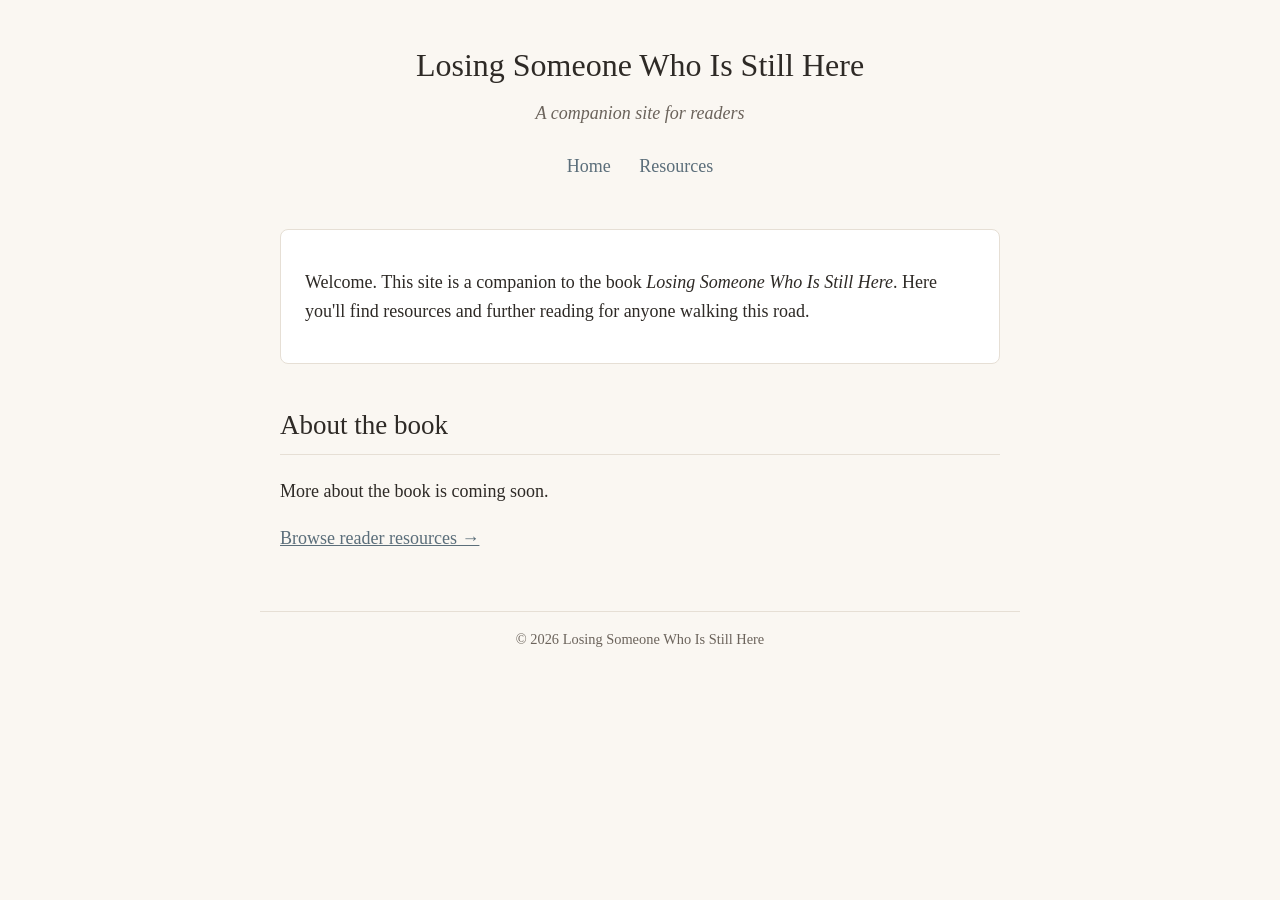
==== index.html @ 53aeda59 "Starter book site: home and resources pages, styles, CNAME for GitHub Pages Co-Authored-By: Claude O" ====
<!DOCTYPE html>
<html lang="en">
<head>
  <meta charset="UTF-8">
  <meta name="viewport" content="width=device-width, initial-scale=1.0">
  <title>Losing Someone Who Is Still Here</title>
  <meta name="description" content="Companion website for the book Losing Someone Who Is Still Here.">
  <link rel="stylesheet" href="style.css">
</head>
<body>
  <header>
    <h1>Losing Someone Who Is Still Here</h1>
    <p class="tagline">A companion site for readers</p>
    <nav>
      <a href="index.html">Home</a>
      <a href="resources.html">Resources</a>
    </nav>
  </header>

  <main>
    <!-- EDIT ME: replace this paragraph with a short welcome or description of the book. -->
    <div class="card">
      <p>Welcome. This site is a companion to the book <em>Losing Someone Who
      Is Still Here</em>. Here you'll find resources and further reading for
      anyone walking this road.</p>
    </div>

    <h2>About the book</h2>
    <!-- EDIT ME: add a description, cover image, or where to buy. -->
    <p>More about the book is coming soon.</p>

    <p><a href="resources.html">Browse reader resources &rarr;</a></p>
  </main>

  <footer>
    &copy; 2026 Losing Someone Who Is Still Here
  </footer>
</body>
</html>
---- style.css ----
/* Site-wide styles. Change the colors here and every page updates. */
:root {
  --bg: #faf7f2;
  --text: #2e2a26;
  --muted: #6b635b;
  --accent: #5b6e7a;
  --card: #ffffff;
  --border: #e6dfd5;
}

* { box-sizing: border-box; }

body {
  margin: 0;
  background: var(--bg);
  color: var(--text);
  font-family: Georgia, "Times New Roman", serif;
  font-size: 18px;
  line-height: 1.6;
}

header, main, footer {
  max-width: 760px;
  margin: 0 auto;
  padding: 0 20px;
}

header { padding-top: 40px; text-align: center; }
header h1 { font-size: 2rem; margin: 0 0 8px; font-weight: normal; }
header .tagline { color: var(--muted); font-style: italic; margin: 0; }

nav { margin: 24px 0 8px; }
nav a { margin: 0 12px; color: var(--accent); text-decoration: none; }
nav a:hover { text-decoration: underline; }

main { padding-top: 24px; padding-bottom: 40px; }

h2 { font-weight: normal; border-bottom: 1px solid var(--border); padding-bottom: 6px; margin-top: 40px; }

a { color: var(--accent); }

.card {
  background: var(--card);
  border: 1px solid var(--border);
  border-radius: 8px;
  padding: 20px 24px;
  margin: 16px 0;
}

.resources { list-style: none; padding: 0; }
.resources li { margin: 0 0 18px; }
.resources a { font-weight: bold; }
.resources .note { display: block; color: var(--muted); font-size: 0.95rem; }

footer {
  border-top: 1px solid var(--border);
  padding-top: 16px;
  padding-bottom: 32px;
  color: var(--muted);
  font-size: 0.9rem;
  text-align: center;
}
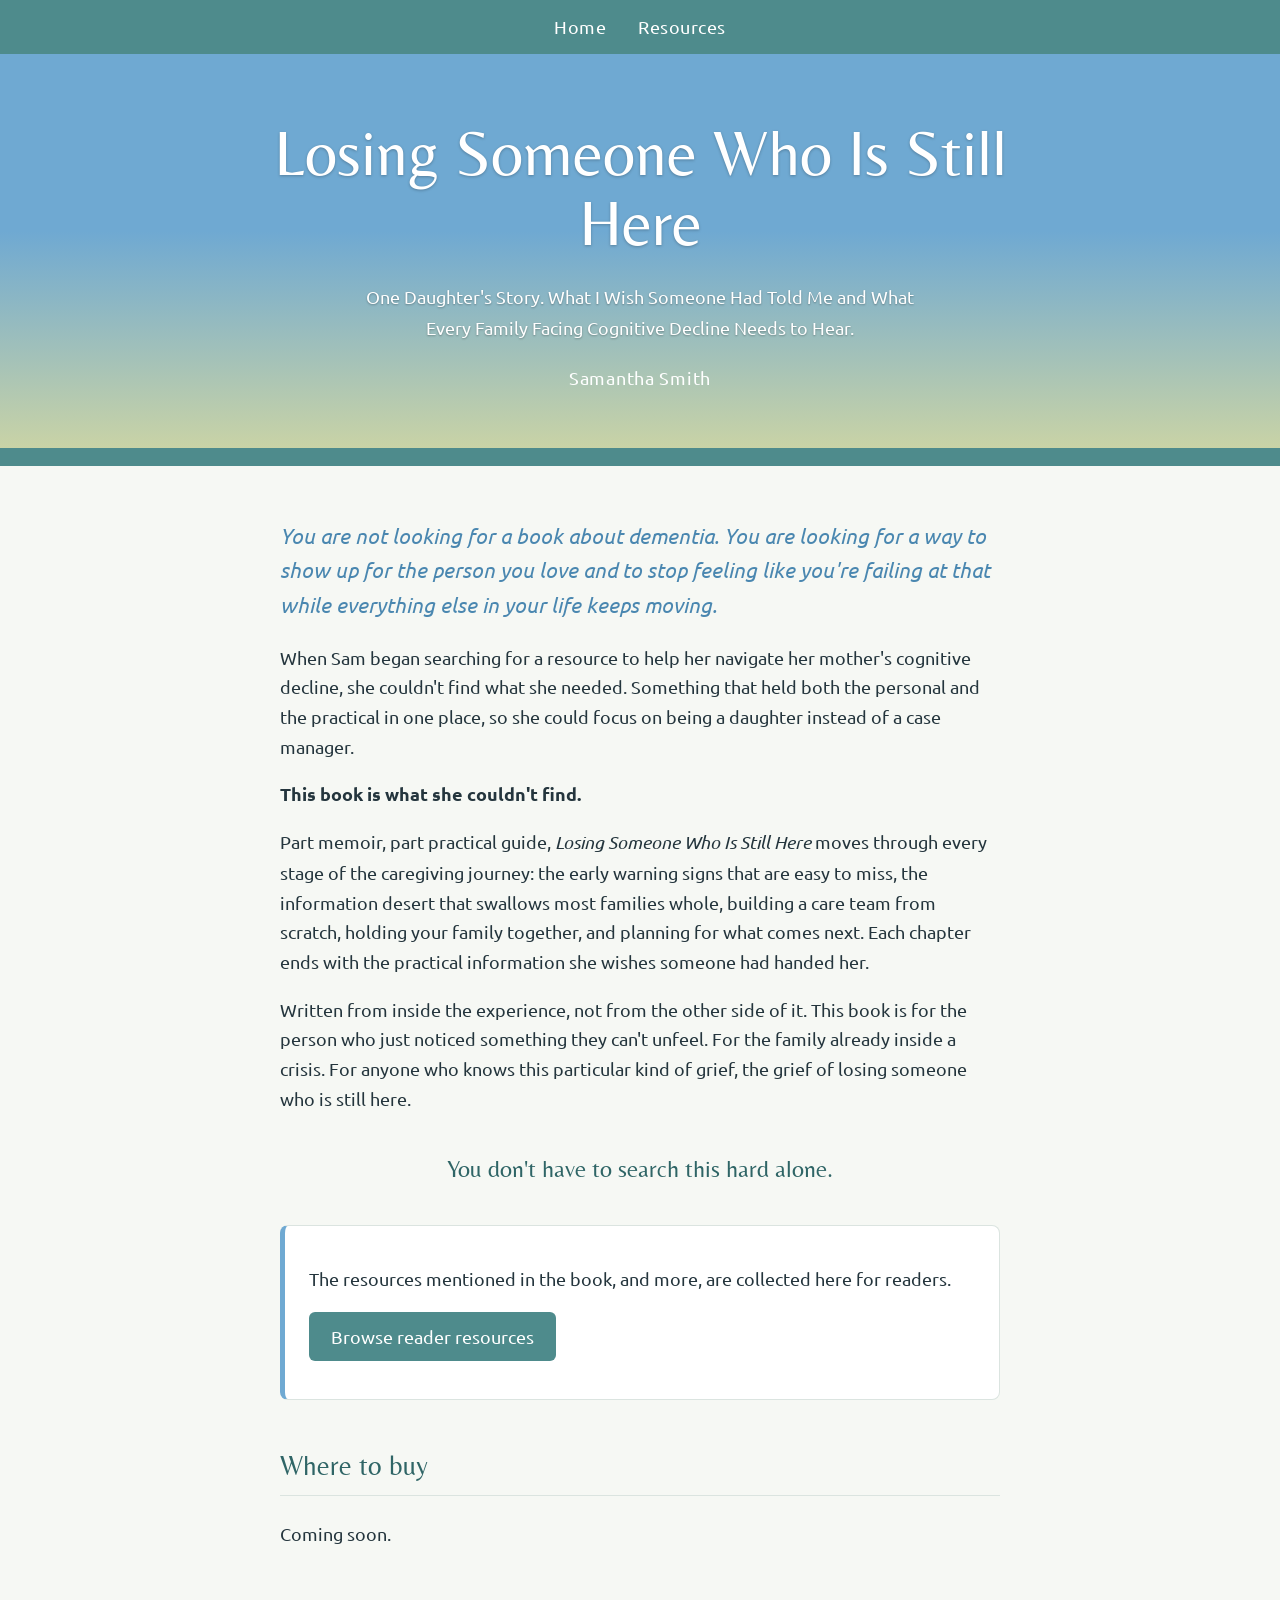
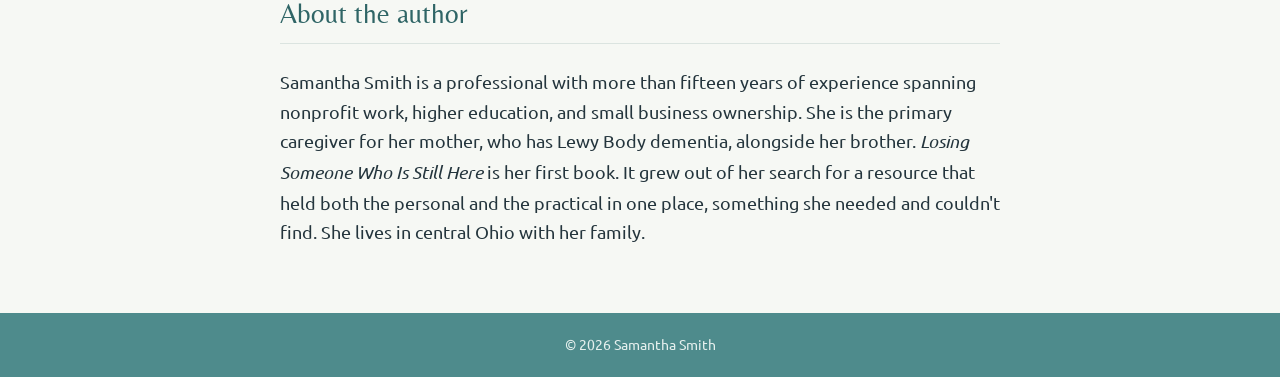
==== commit 89fa2b0f: "First design pass matched to the book cover: colors, fonts, back-cover copy and author bio Co-Author" ====
--- a/index.html
+++ b/index.html
@@ -3,37 +3,80 @@
 <head>
   <meta charset="UTF-8">
   <meta name="viewport" content="width=device-width, initial-scale=1.0">
-  <title>Losing Someone Who Is Still Here</title>
-  <meta name="description" content="Companion website for the book Losing Someone Who Is Still Here.">
+  <title>Losing Someone Who Is Still Here | Samantha Smith</title>
+  <meta name="description" content="Losing Someone Who Is Still Here by Samantha Smith. One daughter's story, and what every family facing cognitive decline needs to hear.">
+  <link rel="preconnect" href="https://fonts.googleapis.com">
+  <link rel="preconnect" href="https://fonts.gstatic.com" crossorigin>
+  <link href="https://fonts.googleapis.com/css2?family=Belleza&family=Ubuntu:ital,wght@0,400;0,700;1,400&display=swap" rel="stylesheet">
   <link rel="stylesheet" href="style.css">
 </head>
 <body>
-  <header>
+  <nav class="topbar">
+    <a href="index.html">Home</a>
+    <a href="resources.html">Resources</a>
+  </nav>
+
+  <header class="hero">
     <h1>Losing Someone Who Is Still Here</h1>
-    <p class="tagline">A companion site for readers</p>
-    <nav>
-      <a href="index.html">Home</a>
-      <a href="resources.html">Resources</a>
-    </nav>
+    <p class="subtitle">One Daughter's Story. What I Wish Someone Had Told Me
+    and What Every Family Facing Cognitive Decline Needs to Hear.</p>
+    <p class="author">Samantha Smith</p>
   </header>
 
   <main>
-    <!-- EDIT ME: replace this paragraph with a short welcome or description of the book. -->
+    <!-- EDIT ME: the text below is from the back cover. Change it freely. -->
+    <p class="lead">You are not looking for a book about dementia. You are
+    looking for a way to show up for the person you love and to stop feeling
+    like you're failing at that while everything else in your life keeps
+    moving.</p>
+
+    <p>When Sam began searching for a resource to help her navigate her
+    mother's cognitive decline, she couldn't find what she needed. Something
+    that held both the personal and the practical in one place, so she could
+    focus on being a daughter instead of a case manager.</p>
+
+    <p><strong>This book is what she couldn't find.</strong></p>
+
+    <p>Part memoir, part practical guide, <em>Losing Someone Who Is Still
+    Here</em> moves through every stage of the caregiving journey: the early
+    warning signs that are easy to miss, the information desert that swallows
+    most families whole, building a care team from scratch, holding your
+    family together, and planning for what comes next. Each chapter ends with
+    the practical information she wishes someone had handed her.</p>
+
+    <p>Written from inside the experience, not from the other side of it.
+    This book is for the person who just noticed something they can't
+    unfeel. For the family already inside a crisis. For anyone who knows this
+    particular kind of grief, the grief of losing someone who is still
+    here.</p>
+
+    <p class="closing">You don't have to search this hard alone.</p>
+
     <div class="card">
-      <p>Welcome. This site is a companion to the book <em>Losing Someone Who
-      Is Still Here</em>. Here you'll find resources and further reading for
-      anyone walking this road.</p>
+      <p>The resources mentioned in the book, and more, are collected here
+      for readers.</p>
+      <p><a class="button" href="resources.html">Browse reader resources</a></p>
     </div>
 
-    <h2>About the book</h2>
-    <!-- EDIT ME: add a description, cover image, or where to buy. -->
-    <p>More about the book is coming soon.</p>
+    <h2>Where to buy</h2>
+    <!-- EDIT ME: add links to the book once it's available, for example:
+         <p><a class="button" href="https://...">Buy on Amazon</a></p> -->
+    <p>Coming soon.</p>
 
-    <p><a href="resources.html">Browse reader resources &rarr;</a></p>
+    <h2>About the author</h2>
+    <!-- EDIT ME: to add a photo, upload it to the repo (e.g. author.jpg) and add
+         <img src="author.jpg" alt="Samantha Smith" style="max-width:200px;border-radius:8px;"> -->
+    <p>Samantha Smith is a professional with more than fifteen years of
+    experience spanning nonprofit work, higher education, and small business
+    ownership. She is the primary caregiver for her mother, who has Lewy Body
+    dementia, alongside her brother. <em>Losing Someone Who Is Still
+    Here</em> is her first book. It grew out of her search for a resource
+    that held both the personal and the practical in one place, something she
+    needed and couldn't find. She lives in central Ohio with her family.</p>
   </main>
 
   <footer>
-    &copy; 2026 Losing Someone Who Is Still Here
+    &copy; 2026 Samantha Smith
   </footer>
 </body>
 </html>
--- a/style.css
+++ b/style.css
@@ -1,11 +1,16 @@
-/* Site-wide styles. Change the colors here and every page updates. */
+/* Site-wide styles. Change the colors here and every page updates.
+   Colors and fonts are taken from the book cover. */
 :root {
-  --bg: #faf7f2;
-  --text: #2e2a26;
-  --muted: #6b635b;
-  --accent: #5b6e7a;
+  --sky: #6fa9d2;        /* cover sky blue */
+  --sky-deep: #4a87b0;   /* back cover blue */
+  --sage: #c9d3a6;       /* pale yellow-green in the cover sky */
+  --teal: #4e8b8c;       /* the ground strip at the bottom of the cover */
+  --teal-dark: #2f6566;
+  --bg: #f6f8f4;
+  --text: #24353d;
+  --muted: #5c6d73;
   --card: #ffffff;
-  --border: #e6dfd5;
+  --border: #dbe4e0;
 }
 
 * { box-sizing: border-box; }
@@ -14,49 +19,129 @@
   margin: 0;
   background: var(--bg);
   color: var(--text);
-  font-family: Georgia, "Times New Roman", serif;
+  font-family: "Ubuntu", "Segoe UI", sans-serif;
   font-size: 18px;
-  line-height: 1.6;
+  line-height: 1.65;
 }
 
-header, main, footer {
+h1, h2, h3, .site-title {
+  font-family: "Belleza", "Optima", "Candara", sans-serif;
+  font-weight: normal;
+}
+
+a { color: var(--teal-dark); }
+
+/* Top bar */
+.topbar {
+  background: var(--teal);
+  padding: 12px 20px;
+  text-align: center;
+}
+.topbar a {
+  color: #fff;
+  text-decoration: none;
+  margin: 0 14px;
+  letter-spacing: 0.03em;
+}
+.topbar a:hover { text-decoration: underline; }
+
+/* Big cover-style banner on the home page */
+.hero {
+  background: linear-gradient(180deg, var(--sky) 0%, var(--sky) 45%, var(--sage) 100%);
+  color: #fff;
+  text-align: center;
+  padding: 64px 20px 56px;
+  border-bottom: 18px solid var(--teal);
+}
+.hero h1 {
+  font-size: clamp(2.4rem, 7vw, 4rem);
+  line-height: 1.1;
+  margin: 0 auto 24px;
+  max-width: 12em;
+  text-shadow: 0 1px 3px rgba(0, 0, 0, 0.25);
+}
+.hero .subtitle {
+  font-size: 1.15rem;
+  max-width: 32em;
+  margin: 0 auto 20px;
+  text-shadow: 0 1px 2px rgba(0, 0, 0, 0.3);
+}
+.hero .author { font-size: 1.1rem; margin: 0; letter-spacing: 0.04em; }
+
+/* Smaller banner for inner pages */
+.page-header {
+  background: var(--sky-deep);
+  color: #fff;
+  text-align: center;
+  padding: 36px 20px;
+  border-bottom: 10px solid var(--teal);
+}
+.page-header h1 { margin: 0; font-size: 2.2rem; }
+.page-header p { margin: 8px 0 0; opacity: 0.9; }
+
+main {
   max-width: 760px;
   margin: 0 auto;
-  padding: 0 20px;
+  padding: 32px 20px 48px;
 }
 
-header { padding-top: 40px; text-align: center; }
-header h1 { font-size: 2rem; margin: 0 0 8px; font-weight: normal; }
-header .tagline { color: var(--muted); font-style: italic; margin: 0; }
+h2 {
+  color: var(--teal-dark);
+  font-size: 1.7rem;
+  border-bottom: 1px solid var(--border);
+  padding-bottom: 6px;
+  margin-top: 44px;
+}
 
-nav { margin: 24px 0 8px; }
-nav a { margin: 0 12px; color: var(--accent); text-decoration: none; }
-nav a:hover { text-decoration: underline; }
+.lead {
+  font-size: 1.3rem;
+  color: var(--sky-deep);
+  font-style: italic;
+}
 
-main { padding-top: 24px; padding-bottom: 40px; }
-
-h2 { font-weight: normal; border-bottom: 1px solid var(--border); padding-bottom: 6px; margin-top: 40px; }
-
-a { color: var(--accent); }
+.closing {
+  font-family: "Belleza", "Optima", sans-serif;
+  font-size: 1.5rem;
+  color: var(--teal-dark);
+  text-align: center;
+  margin: 36px 0;
+}
 
 .card {
   background: var(--card);
   border: 1px solid var(--border);
+  border-left: 5px solid var(--sky);
   border-radius: 8px;
   padding: 20px 24px;
   margin: 16px 0;
 }
 
+.button {
+  display: inline-block;
+  background: var(--teal);
+  color: #fff;
+  text-decoration: none;
+  padding: 10px 22px;
+  border-radius: 6px;
+}
+.button:hover { background: var(--teal-dark); }
+
+/* Resource lists */
 .resources { list-style: none; padding: 0; }
-.resources li { margin: 0 0 18px; }
+.resources li {
+  background: var(--card);
+  border: 1px solid var(--border);
+  border-radius: 8px;
+  padding: 14px 18px;
+  margin: 0 0 12px;
+}
 .resources a { font-weight: bold; }
 .resources .note { display: block; color: var(--muted); font-size: 0.95rem; }
 
 footer {
-  border-top: 1px solid var(--border);
-  padding-top: 16px;
-  padding-bottom: 32px;
-  color: var(--muted);
+  background: var(--teal);
+  color: #e6f0ee;
+  text-align: center;
+  padding: 20px;
   font-size: 0.9rem;
-  text-align: center;
 }
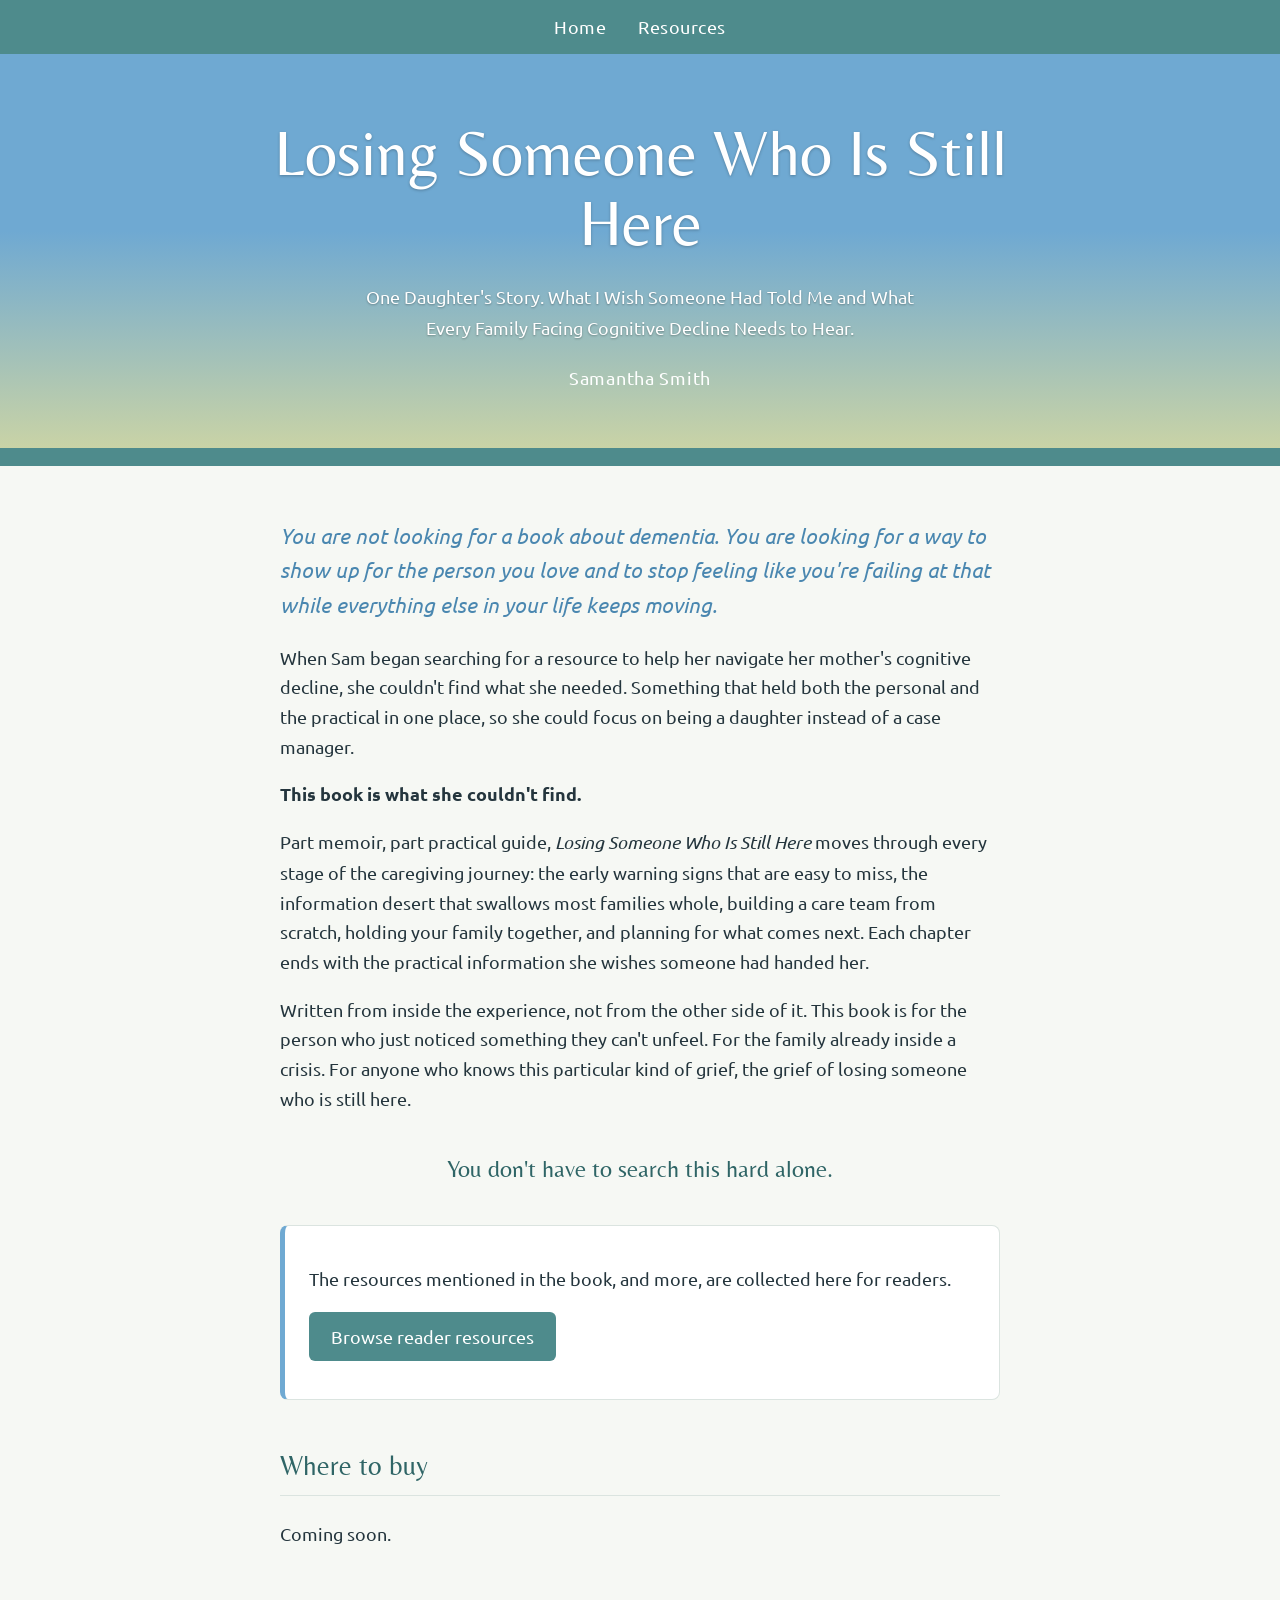
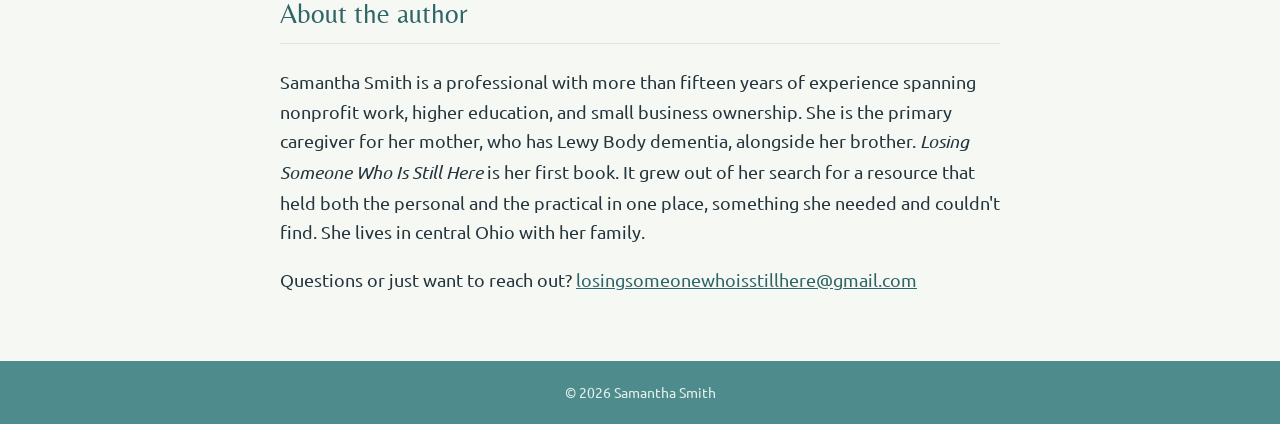
==== commit dc9d58d6: "Add contact email below the author bio Co-Authored-By: Claude Opus 5.5 <noreply@anthropic.com>" ====
--- a/index.html
+++ b/index.html
@@ -73,6 +73,9 @@
     Here</em> is her first book. It grew out of her search for a resource
     that held both the personal and the practical in one place, something she
     needed and couldn't find. She lives in central Ohio with her family.</p>
+
+    <p>Questions or just want to reach out?
+    <a href="mailto:losingsomeonewhoisstillhere@gmail.com">losingsomeonewhoisstillhere@gmail.com</a></p>
   </main>
 
   <footer>
--- a/style.css
+++ b/style.css
@@ -137,6 +137,7 @@
 }
 .resources a { font-weight: bold; }
 .resources .note { display: block; color: var(--muted); font-size: 0.95rem; }
+.resources a[href^="tel:"] { white-space: nowrap; } /* keep phone numbers on one line */
 
 footer {
   background: var(--teal);
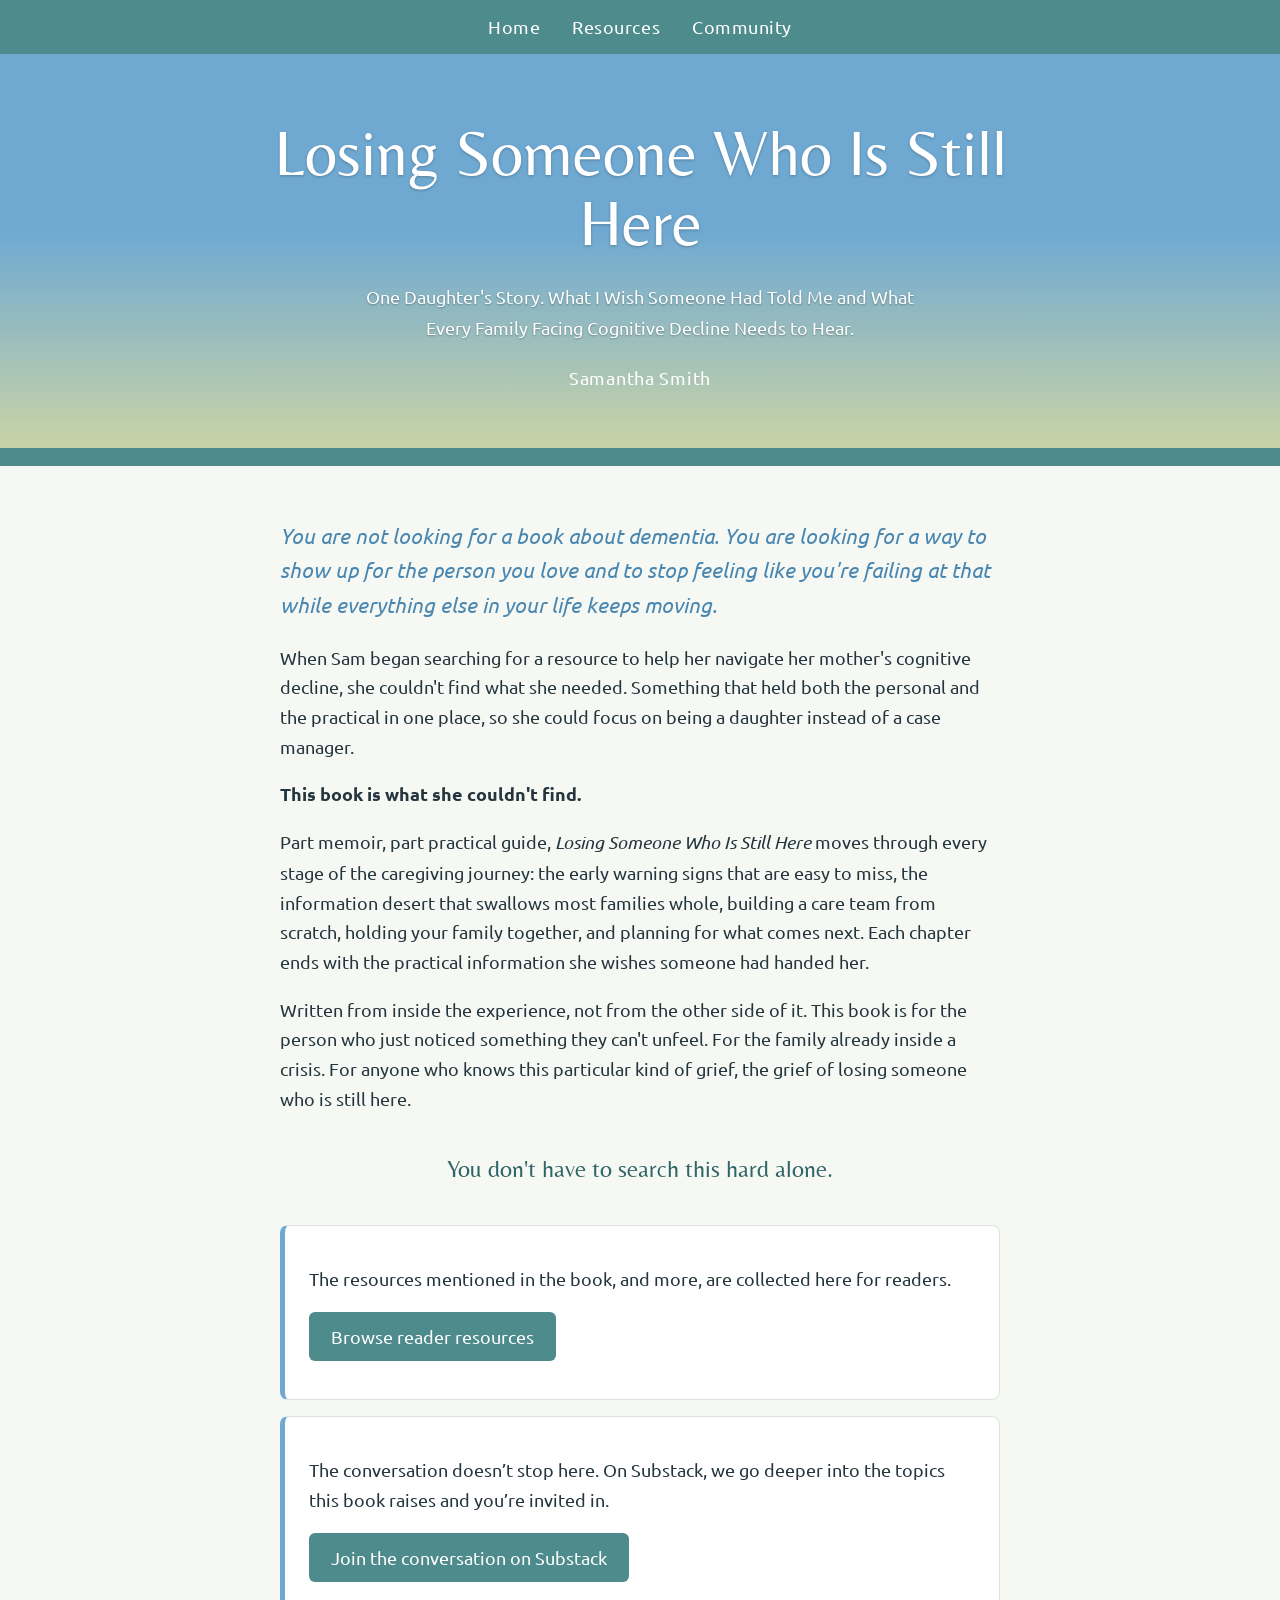
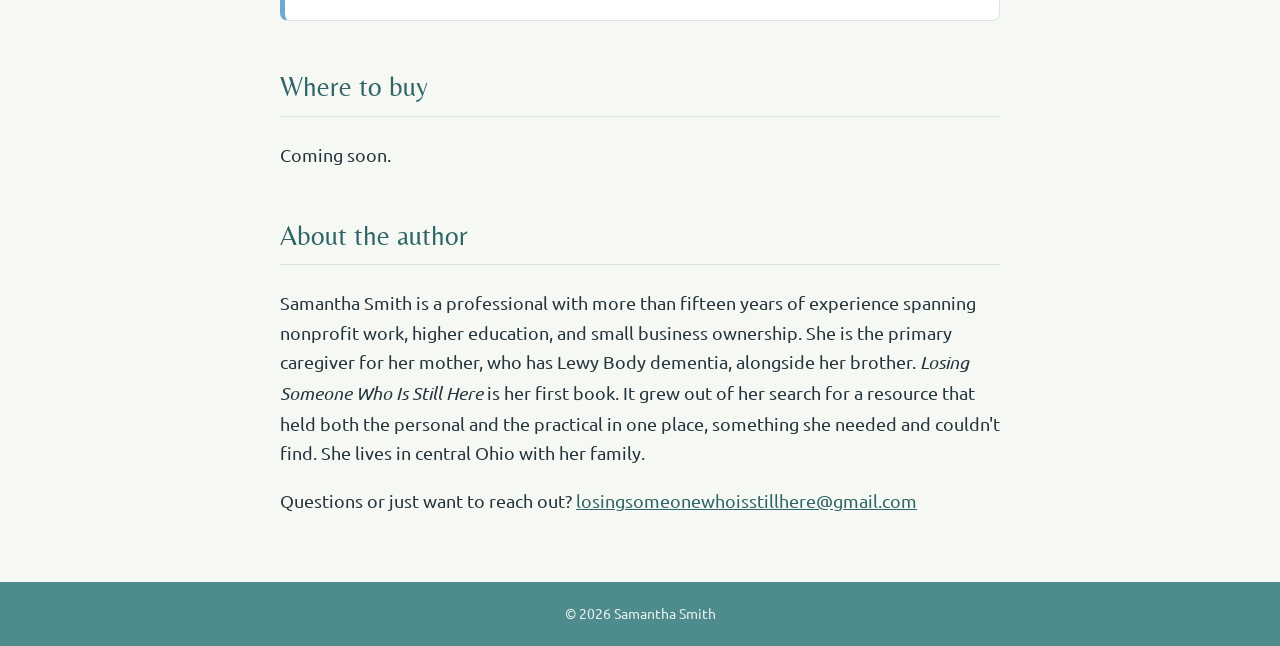
==== commit 0593a02f: "Add Substack: Community nav link and invitation card on home page Co-Authored-By: Claude Opus 5.5 <n" ====
--- a/index.html
+++ b/index.html
@@ -14,6 +14,7 @@
   <nav class="topbar">
     <a href="index.html">Home</a>
     <a href="resources.html">Resources</a>
+    <a href="https://losingsomeonewhoisstillhere.substack.com/">Community</a>
   </nav>
 
   <header class="hero">
@@ -58,6 +59,12 @@
       <p><a class="button" href="resources.html">Browse reader resources</a></p>
     </div>
 
+    <div class="card">
+      <p>The conversation doesn’t stop here. On Substack, we go deeper into
+      the topics this book raises and you’re invited in.</p>
+      <p><a class="button" href="https://losingsomeonewhoisstillhere.substack.com/">Join the conversation on Substack</a></p>
+    </div>
+
     <h2>Where to buy</h2>
     <!-- EDIT ME: add links to the book once it's available, for example:
          <p><a class="button" href="https://...">Buy on Amazon</a></p> -->
